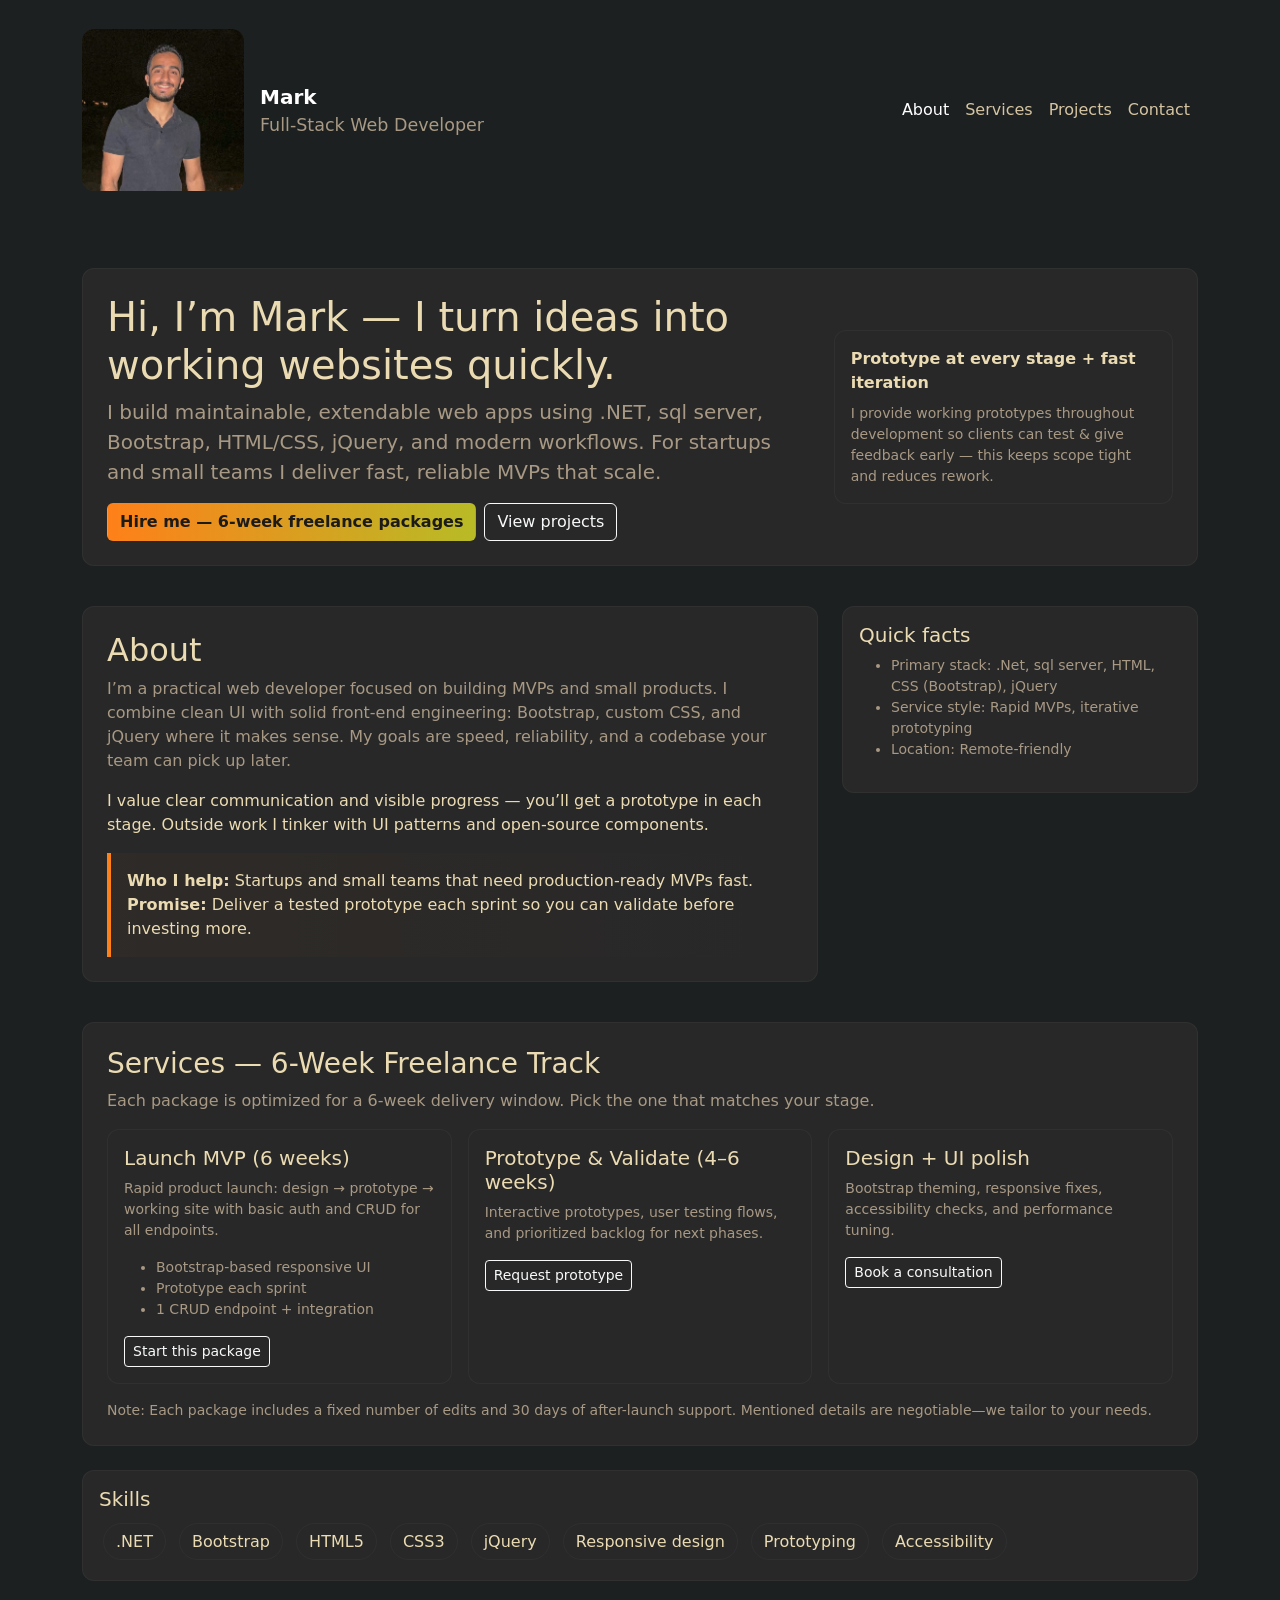
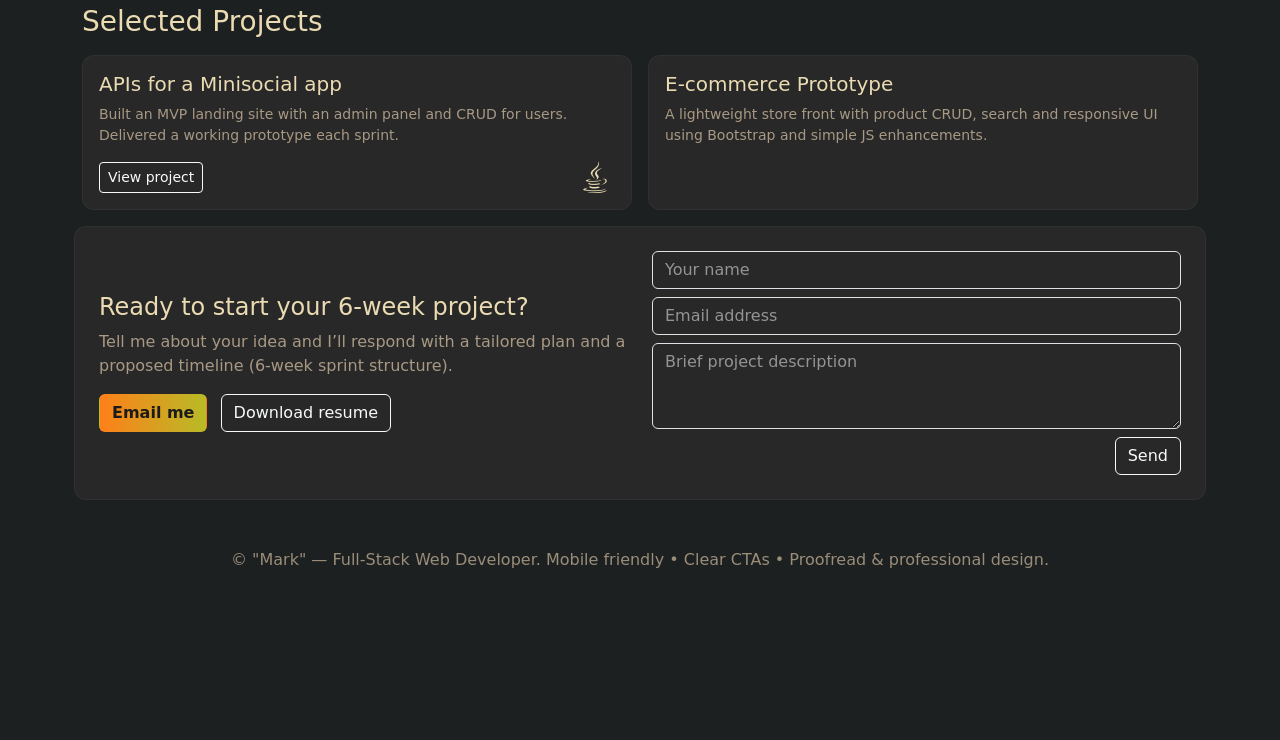
==== portfolio.html @ 526f026f "initial portfolio commit" ====
<!doctype html>
<html lang="en">
<head>
  <meta charset="utf-8">
  <meta name="viewport" content="width=device-width, initial-scale=1">
  <title>Mark — Full-Stack Web Developer Portfolio</title>
  <!-- Bootstrap CSS -->
  <link href="https://cdn.jsdelivr.net/npm/bootstrap@5.3.2/dist/css/bootstrap.min.css" rel="stylesheet">
  <link href="https://cdnjs.cloudflare.com/ajax/libs/font-awesome/6.5.0/css/all.min.css" rel="stylesheet">

  <style>
    /* Gruvbox-dark inspired color palette */
    :root{
      --bg:#1d2021; /* dark */
      --panel:#282828; /* card */
      --muted:#a89984; /* text */
      --accent:#fe8019; /* orange */
      --accent-2:#b8bb26; /* green */
      --glass: rgba(255,255,255,0.03);
    }
    html,body{height:100%;background:var(--bg);color:#ebdbb2;font-family:Inter, system-ui, -apple-system, "Segoe UI", Roboto, "Helvetica Neue", Arial}
    a{color:var(--accent)}
    .container-xl{padding-top:3rem;padding-bottom:4rem}
    .hero{
      background:linear-gradient(180deg, rgba(255,255,255,0.02), transparent), url('') center/cover no-repeat;
      border-radius:12px;padding:2rem;border:1px solid rgba(255,255,255,0.03);
    }
    .brand-square{width:162px;height:162px;border-radius:12px;background:var(--panel);display:flex;align-items:center;justify-content:center;font-weight:700}
    .muted{color:var(--muted)}
    .card-panel{background:var(--panel);border:1px solid rgba(255,255,255,0.04);border-radius:12px}
    .usp{border-left:4px solid var(--accent);padding:1rem;background:linear-gradient(90deg, rgba(255,128,0,0.03), transparent)}
    .skill-pill{border-radius:999px;padding:0.35rem 0.75rem;border:1px solid rgba(255,255,255,0.03);display:inline-block;margin:0.25rem}
    .cta{background:linear-gradient(90deg,var(--accent),var(--accent-2));color:#1b1b1b;font-weight:700}
    footer{opacity:0.9;padding-top:2rem;padding-bottom:2rem}
    /* projects grid */
    .project-img{height:180px;background:#2b2b2b;border-radius:8px;display:flex;align-items:center;justify-content:center;color:var(--muted);}
    /* small tweaks */
    .nav-link{color:#d5c4a1}
    .nav-link.active{color:var(--accent)}
    @media (max-width:576px){.brand-square{width:64px;height:64px}}
    .form-control::placeholder,textarea::placeholder {
	    color: rgba(255, 255, 255, 0.5);
	    opacity: 1; 
	  }
  </style>
</head>
<body>

<nav class="navbar navbar-expand-lg navbar-dark bg-transparent py-4">
  <div class="container-lg">
    <a class="navbar-brand d-flex align-items-center" href="#">
      <div class="brand-square me-3">
	      <img class = "brand-square object-fit-cover "src="./assets/img/MA1.jpg" alt="avatar">
      </div>
      <div>
        <div style="font-weight:700">Mark</div>
        <div class="muted small">Full-Stack Web Developer</div>
      </div>
    </a>
    <button class="navbar-toggler" type="button" data-bs-toggle="collapse" data-bs-target="#navmenu">
      <span class="navbar-toggler-icon"></span>
    </button>
    <div class="collapse navbar-collapse" id="navmenu">
      <ul class="navbar-nav ms-auto">
        <li class="nav-item"><a class="nav-link active" href="#about">About</a></li>
        <li class="nav-item"><a class="nav-link" href="#services">Services</a></li>
        <li class="nav-item"><a class="nav-link" href="#projects">Projects</a></li>
	<!---        <li class="nav-item"><a class="nav-link" href="#testimonials">Testimonials</a></li> -->
        <li class="nav-item"><a class="nav-link" href="#contact">Contact</a></li>
      </ul>
    </div>
  </div>
</nav>

<main class="container-xl">
  <!-- HERO / COVER -->
  <section class="hero mb-4 p-4 card-panel">
    <div class="row align-items-center">
      <div class="col-md-8">
        <h1 class="display-6">Hi, I’m Mark — I turn ideas into working websites quickly.</h1>
        <p class="lead muted">I build maintainable, extendable web apps using .NET, sql server, Bootstrap, HTML/CSS, jQuery, and modern workflows. For startups and small teams I deliver fast, reliable MVPs that scale.</p>

        <div class="d-flex gap-2 mt-3">
          <a class="btn cta" href="#contact">Hire me — 6-week freelance packages</a>
          <a class="btn btn-outline-light" href="#projects">View projects</a>
        </div>
      </div>
      <div class="col-md-4 text-md-end mt-3 mt-md-0">
        <div class="card-panel p-3 d-inline-block text-start" style="min-width:220px">
		<!--<div style="font-size:.9rem;color:var(--muted)">Unique Selling Point</div> -->
          <div class="fw-bold">Prototype at every stage + fast iteration</div>
          <div class="muted small mt-2">I provide working prototypes throughout development so clients can test & give feedback early — this keeps scope tight and reduces rework.</div>
        </div>
      </div>
    </div>
  </section>

  <!-- ABOUT -->
  <section id="about" class="mb-4">
    <div class="row">
      <div class="col-md-8">
        <div class="card-panel p-4 my-3">
          <h2>About</h2>
          <p class="muted">I’m a practical web developer focused on building MVPs and small products. I combine clean UI with solid front-end engineering: Bootstrap, custom CSS, and jQuery where it makes sense. My goals are speed, reliability, and a codebase your team can pick up later.</p>

          <p>I value clear communication and visible progress — you’ll get a prototype in each stage. Outside work I tinker with UI patterns and open-source components.</p>

          <div class="usp mt-3">
            <strong>Who I help:</strong> Startups and small teams that need production-ready MVPs fast.
            <br>
            <strong>Promise:</strong> Deliver a tested prototype each sprint so you can validate before investing more.
          </div>
        </div>
      </div>
      <div class="col-md-4 my-3">
        <div class="card-panel p-3">
          <h5 class="mb-2">Quick facts</h5>
          <ul class="muted small">
            <li>Primary stack: .Net, sql server,  HTML, CSS (Bootstrap), jQuery</li>
            <li>Service style: Rapid MVPs, iterative prototyping</li>
            <li>Location: Remote-friendly</li>
          </ul>

	  <!--        <h6 class="mt-3">Education</h6>
          <div class="muted small">Relevant degree or certifications (add your degree/cert here to strengthen credibility).</div>
	  -->
	  </div>
      </div>
    </div>
  </section>

  <!-- USP and Services -->
  <section id="services" class="mb-4">
    <div class="card-panel p-4">
      <h3>Services — 6-Week Freelance Track</h3>
      <p class="muted">Each package is optimized for a 6-week delivery window. Pick the one that matches your stage.</p>

      <div class="row g-3">
        <div class="col-md-4">
          <div class="p-3 card-panel h-100">
            <h5>Launch MVP (6 weeks)</h5>
            <p class="muted small">Rapid product launch: design → prototype → working site with basic auth and CRUD for all endpoints.</p>
            <ul class="muted small">
              <li>Bootstrap-based responsive UI</li>
              <li>Prototype each sprint</li>
              <li>1 CRUD endpoint + integration</li>
            </ul>
            <div class="mt-3"><a class="btn btn-sm btn-outline-light" href="#contact">Start this package</a></div>
          </div>
        </div>
        <div class="col-md-4">
          <div class="p-3 card-panel h-100">
            <h5>Prototype & Validate (4–6 weeks)</h5>
            <p class="muted small">Interactive prototypes, user testing flows, and prioritized backlog for next phases.</p>
            <div class="mt-3"><a class="btn btn-sm btn-outline-light" href="#contact">Request prototype</a></div>
          </div>
        </div>
        <div class="col-md-4">
          <div class="p-3 card-panel h-100">
            <h5>Design + UI polish</h5>
            <p class="muted small">Bootstrap theming, responsive fixes, accessibility checks, and performance tuning.</p>
            <div class="mt-3"><a class="btn btn-sm btn-outline-light" href="#contact">Book a consultation</a></div>
          </div>
        </div>
      </div>

      <div class="mt-3 small muted">Note: Each package includes a fixed number of edits and 30 days of after-launch support. Mentioned details are negotiable—we tailor to your needs.</div>
    </div>
  </section>

  <!-- Skills & Tools -->
  <section class="mb-5 row">
    <div class="col-md">
      <div class="card-panel p-3 mb-4">
        <h5>Skills</h5>
        <div class="mt-2">
          <span class="skill-pill">.NET</span>
          <span class="skill-pill">Bootstrap</span>
          <span class="skill-pill">HTML5</span>
          <span class="skill-pill">CSS3</span>
          <span class="skill-pill">jQuery</span>
          <span class="skill-pill">Responsive design</span>
          <span class="skill-pill">Prototyping</span>
          <span class="skill-pill">Accessibility</span>
        </div>
      </div>
    </div>
    <!---- <div class="col-md-6">
      <div class="card-panel p-3">
        <h5>Tools & Workflow</h5>
        <div class="muted small mt-2">Git · GitHub · npm · build tools · simple component design · iterative sprints · client demos</div>
      </div>
    </div>*/
    </section>->

  <!-- Projects -->
  <section id="projects" class="mb-4">
    <h3 class="mb-3">Selected Projects</h3>
    <div class="row g-3">
      <!-- project card -->
      <div class="col-md-6">
        <div class="card-panel p-3 h-100">
          <h5>APIs for a Minisocial app</h5>
          <div class="muted small">Built an MVP landing site with an admin panel and CRUD for users. Delivered a working prototype each sprint.</div>
          <div class="mt-3 d-flex justify-content-between align-items-center">
		  <a class="btn btn-sm btn-outline-light" href="https://github.com/msqjr/MINISOcIaL">View project</a>
		  <i class="fa-brands fa-java fa-2xl pe-2"></i>
			
	  </div>
        </div>
      </div>

      <div class="col-md-6">
        <div class="card-panel p-3 h-100">
          <h5>E-commerce Prototype</h5>
          <div class="muted small">A lightweight store front with product CRUD, search and responsive UI using Bootstrap and simple JS enhancements.</div>
        </div>
      </div>

      <!-- <div class="col-md-4">
        <div class="card-panel p-3 h-100">
          <h5>Internal Dashboard</h5>
          <div class="muted small">Dashboard with DataTables, charts, and export features for a small team — emphasis on UX and clarity.</div>
          <div class="mt-3"><a class="btn btn-sm btn-outline-light" href="#">View project</a></div>
        </div>
      </div>
    </div>
      -->
    <!--
  </section>

  <!-- Achievements & Testimonials -->
  <!---
  <section class="mb-4">
    <div class="row">
      <div class="col-md-6">
        <div class="card-panel p-3 my-3">
          <h5>Achievements</h5>
          <ul class="muted small">
            <li>No public awards yet — add any recognitions or course certificates here.</li>
            <li>Completed multiple small- to medium-size MVPs for startups.</li>
          </ul>
        </div>
      </div>
      -->
      <!---
      <div class="col-md-12" id="testimonials">
        <div class="card-panel p-3 my-3">
          <h5>Testimonials</h5>
          <div id="testiCarousel" class="carousel slide px-5" data-bs-ride="carousel">
            <div class="carousel-inner">
              <div class="carousel-item active">
                <blockquote class="blockquote mb-0">
                  <p>"Mark delivered a working prototype every week. Communication was excellent and the final product launched on time."</p>
                  <footer class="blockquote-footer">Client A <span class="muted">— CEO, Startup</span></footer>
                </blockquote>
              </div>
              <div class="carousel-item">
                <blockquote class="blockquote mb-0">
                  <p>"Fast, clear, and reliable. Saved us weeks of development with focused MVP work."</p>
                  <footer class="blockquote-footer">Client B <span class="muted">— Product Manager</span></footer>
                </blockquote>
              </div>
            </div>
	            <button class="carousel-control-prev " type="button" data-bs-target="#testiCarousel" data-bs-slide="prev" style="left: -5rem"><span class="carousel-control-prev-icon"></span></button>
		    <button class="carousel-control-next " type="button" data-bs-target="#testiCarousel" data-bs-slide="next" style="right: -5rem"><span class="carousel-control-next-icon"></span></button>
          </div>
        </div>
      </div>
      </div>
     
  </section>
      --> 

  <!-- CTA & Contact -->
  <section id="contact" class="card-panel p-4">
    <div class="row align-items-center">
      <div class="col-md-6 py-3">
        <h4>Ready to start your 6-week project?</h4>
        <p class="muted">Tell me about your idea and I’ll respond with a tailored plan and a proposed timeline (6-week sprint structure).</p>
        <a class="btn cta" href="mailto:markmounirr@gmail.com?subject=New%20project%20inquiry">Email me</a>
        <a class="btn btn-outline-light ms-2" href="assets/resume.pdf">Download resume</a>
      </div>
      <div class="col-md-6">
        <form id="contactForm" class="row g-2">
          <div class="col-12"><input class="form-control bg-transparent text-light" type="text" placeholder="Your name" id="name" required></div>
          <div class="col-12"><input class="form-control bg-transparent text-light" type="email" placeholder="Email address" id="email" required></div>
          <div class="col-12"><textarea class="form-control bg-transparent text-light" id="message" rows="3" placeholder="Brief project description" required></textarea></div>
          <div class="col-12 text-end"><button class="btn btn-outline-light" type="submit">Send</button></div>
        </form>
        <div id="formAlert" class="mt-2" style="display:none"></div>
      </div>
    </div>
  </section>

  <footer class="text-center muted">
    <div>© "Mark" — Full-Stack Web Developer. Mobile friendly • Clear CTAs • Proofread & professional design.</div>
  </footer>
</main>

<!-- JS -->
<script src="https://code.jquery.com/jquery-3.7.1.min.js"></script>
<script src="https://cdn.jsdelivr.net/npm/bootstrap@5.3.2/dist/js/bootstrap.bundle.min.js"></script>
<script>
  // Smooth scroll for nav links
  $(document).on('click','a.nav-link[href^="#"]', function(e){
    e.preventDefault();
    var t = $($(this).attr('href'));
    if(t.length) $('html,body').animate({scrollTop: t.offset().top - 70}, 500);
  });

  // Simple front-end form handler (uses mailto as fallback)
  $('#contactForm').on('submit', function(e){
    e.preventDefault();
    var name = $('#name').val().trim(), email = $('#email').val().trim(), msg = $('#message').val().trim();
    if(!name||!email||!msg){
      showAlert('Please complete all fields');
      return;
    }
    // open mail client with prefilled content
    var subject = encodeURIComponent('Project inquiry from ' + name);
    var body = encodeURIComponent('Name: '+name+'\nEmail: '+email+'\n\n'+msg);
    window.location.href = 'mailto:markmounirr@gmail.com?subject='+subject+'&body='+body;
    showAlert('Opening your email client...', true);
  });

  function showAlert(txt, success){
    var el = $('#formAlert');
    el.text(txt).css('color', success? '#b8bb26' : '#fb4934').show();
    setTimeout(()=>el.fadeOut(),3000);
  }
</script>
</body>
</html>
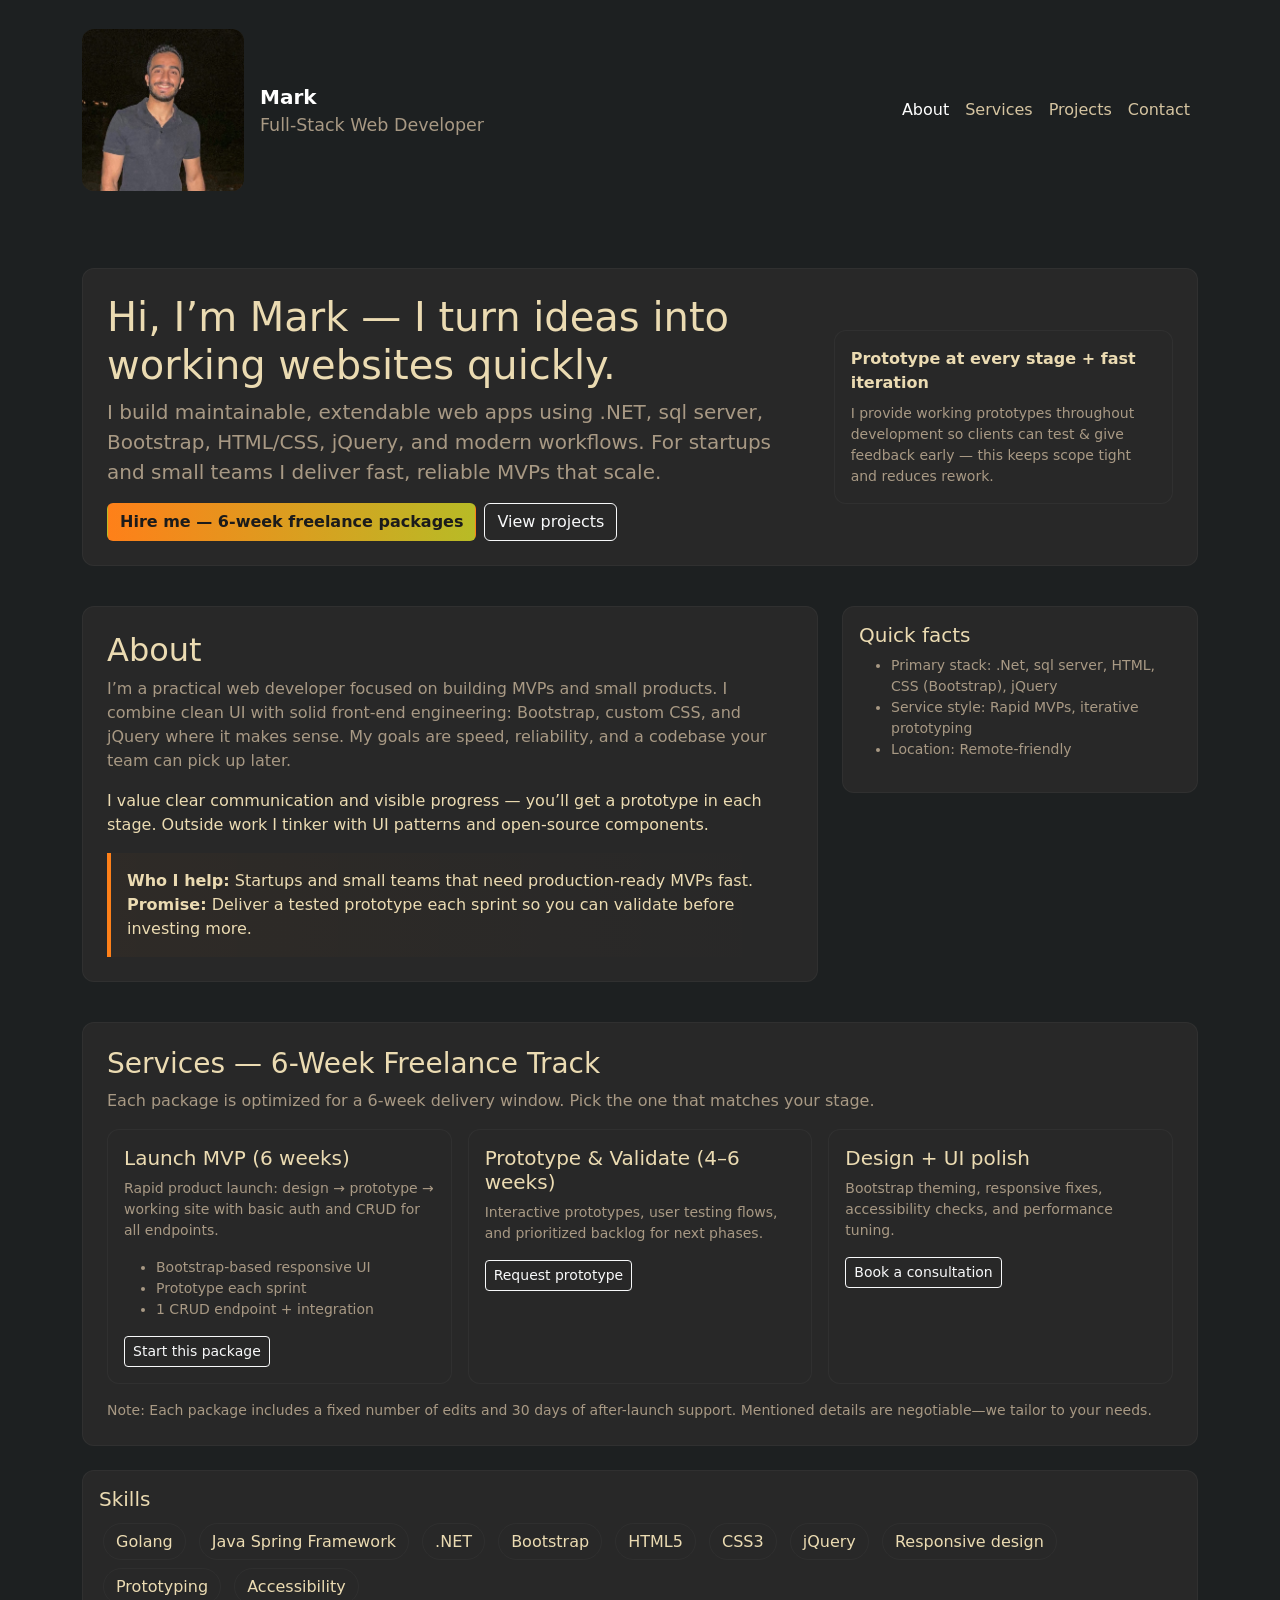
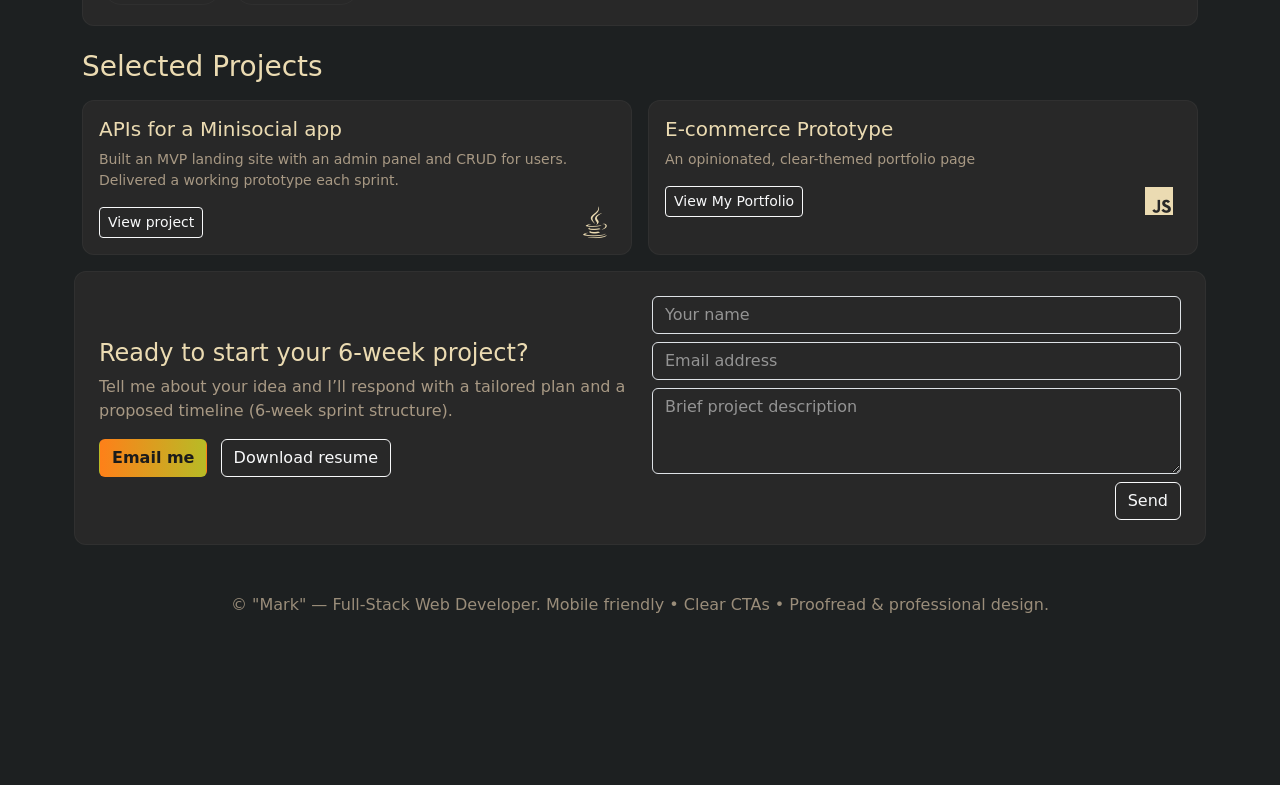
==== commit 14c74d74: "added some skills" ====
--- a/portfolio.html
+++ b/portfolio.html
@@ -174,6 +174,8 @@
       <div class="card-panel p-3 mb-4">
         <h5>Skills</h5>
         <div class="mt-2">
+          <span class="skill-pill">Golang</span>
+          <span class="skill-pill">Java Spring Framework</span>
           <span class="skill-pill">.NET</span>
           <span class="skill-pill">Bootstrap</span>
           <span class="skill-pill">HTML5</span>
@@ -206,14 +208,19 @@
 		  <a class="btn btn-sm btn-outline-light" href="https://github.com/msqjr/MINISOcIaL">View project</a>
 		  <i class="fa-brands fa-java fa-2xl pe-2"></i>
 			
-	  </div>
+          </div>
         </div>
       </div>
 
       <div class="col-md-6">
         <div class="card-panel p-3 h-100">
           <h5>E-commerce Prototype</h5>
-          <div class="muted small">A lightweight store front with product CRUD, search and responsive UI using Bootstrap and simple JS enhancements.</div>
+          <div class="muted small">An opinionated, clear-themed portfolio page</div>
+          <div class="mt-3 d-flex justify-content-between align-items-center">
+		  <a class="btn btn-sm btn-outline-light" href="https://github.com/msqjr/portfolio">View My Portfolio</a>
+		  <i class="fa-brands fa-js fa-2xl pe-2"></i>
+			
+          </div>
         </div>
       </div>
 
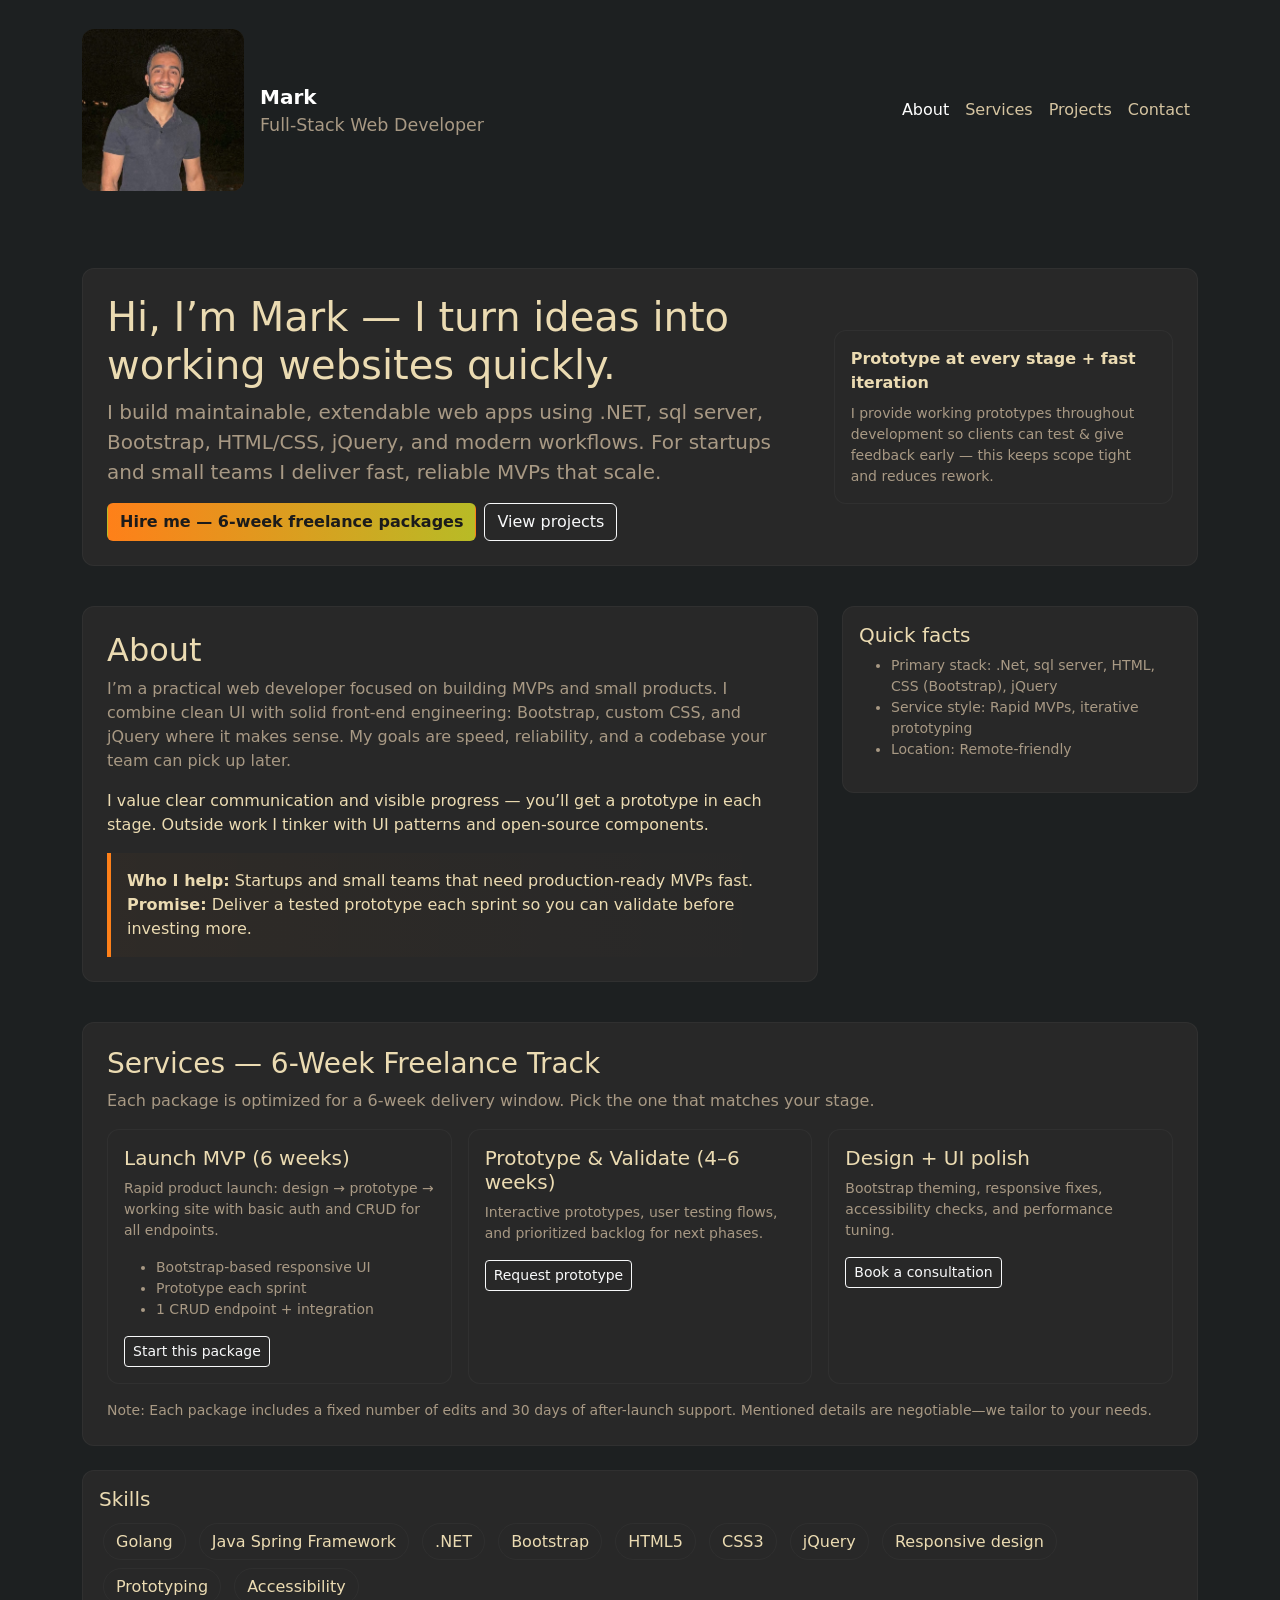
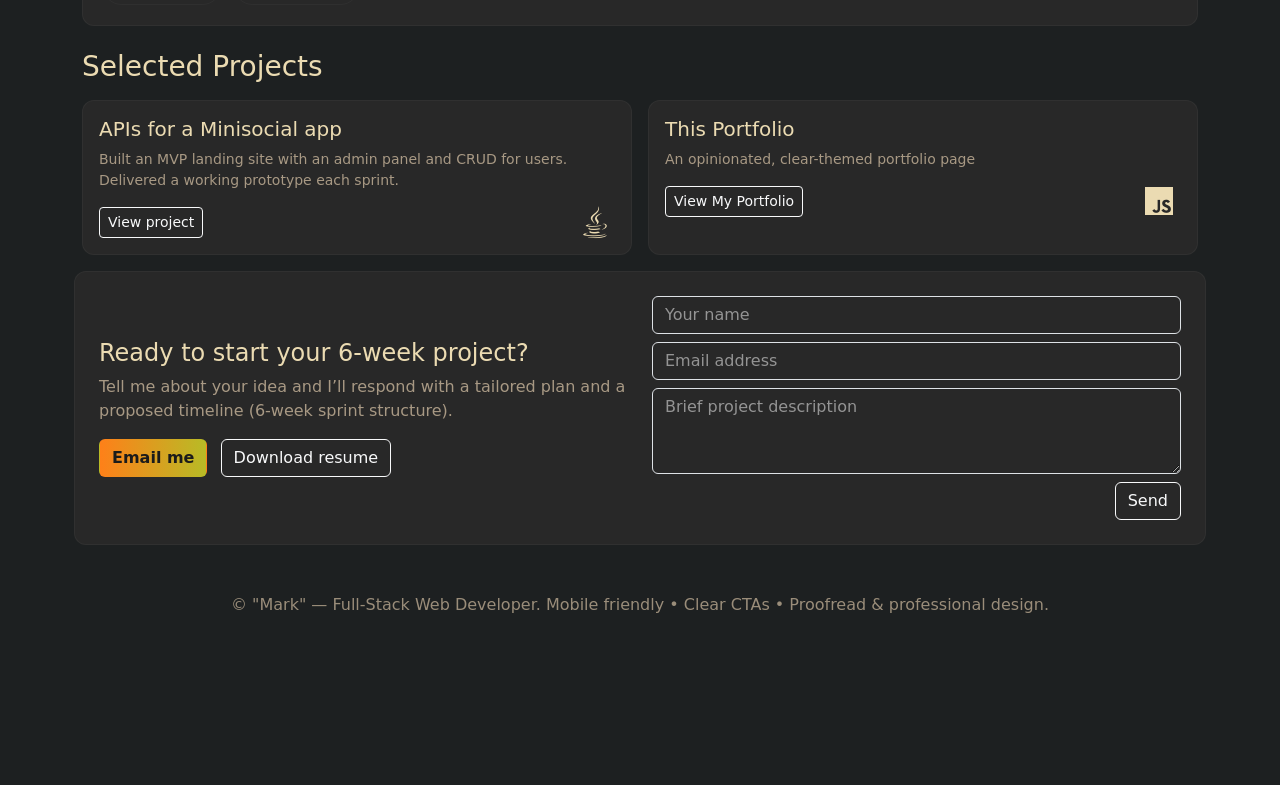
==== commit 6f71eecc: "fix" ====
--- a/portfolio.html
+++ b/portfolio.html
@@ -214,7 +214,7 @@
 
       <div class="col-md-6">
         <div class="card-panel p-3 h-100">
-          <h5>E-commerce Prototype</h5>
+          <h5>This Portfolio</h5>
           <div class="muted small">An opinionated, clear-themed portfolio page</div>
           <div class="mt-3 d-flex justify-content-between align-items-center">
 		  <a class="btn btn-sm btn-outline-light" href="https://github.com/msqjr/portfolio">View My Portfolio</a>
